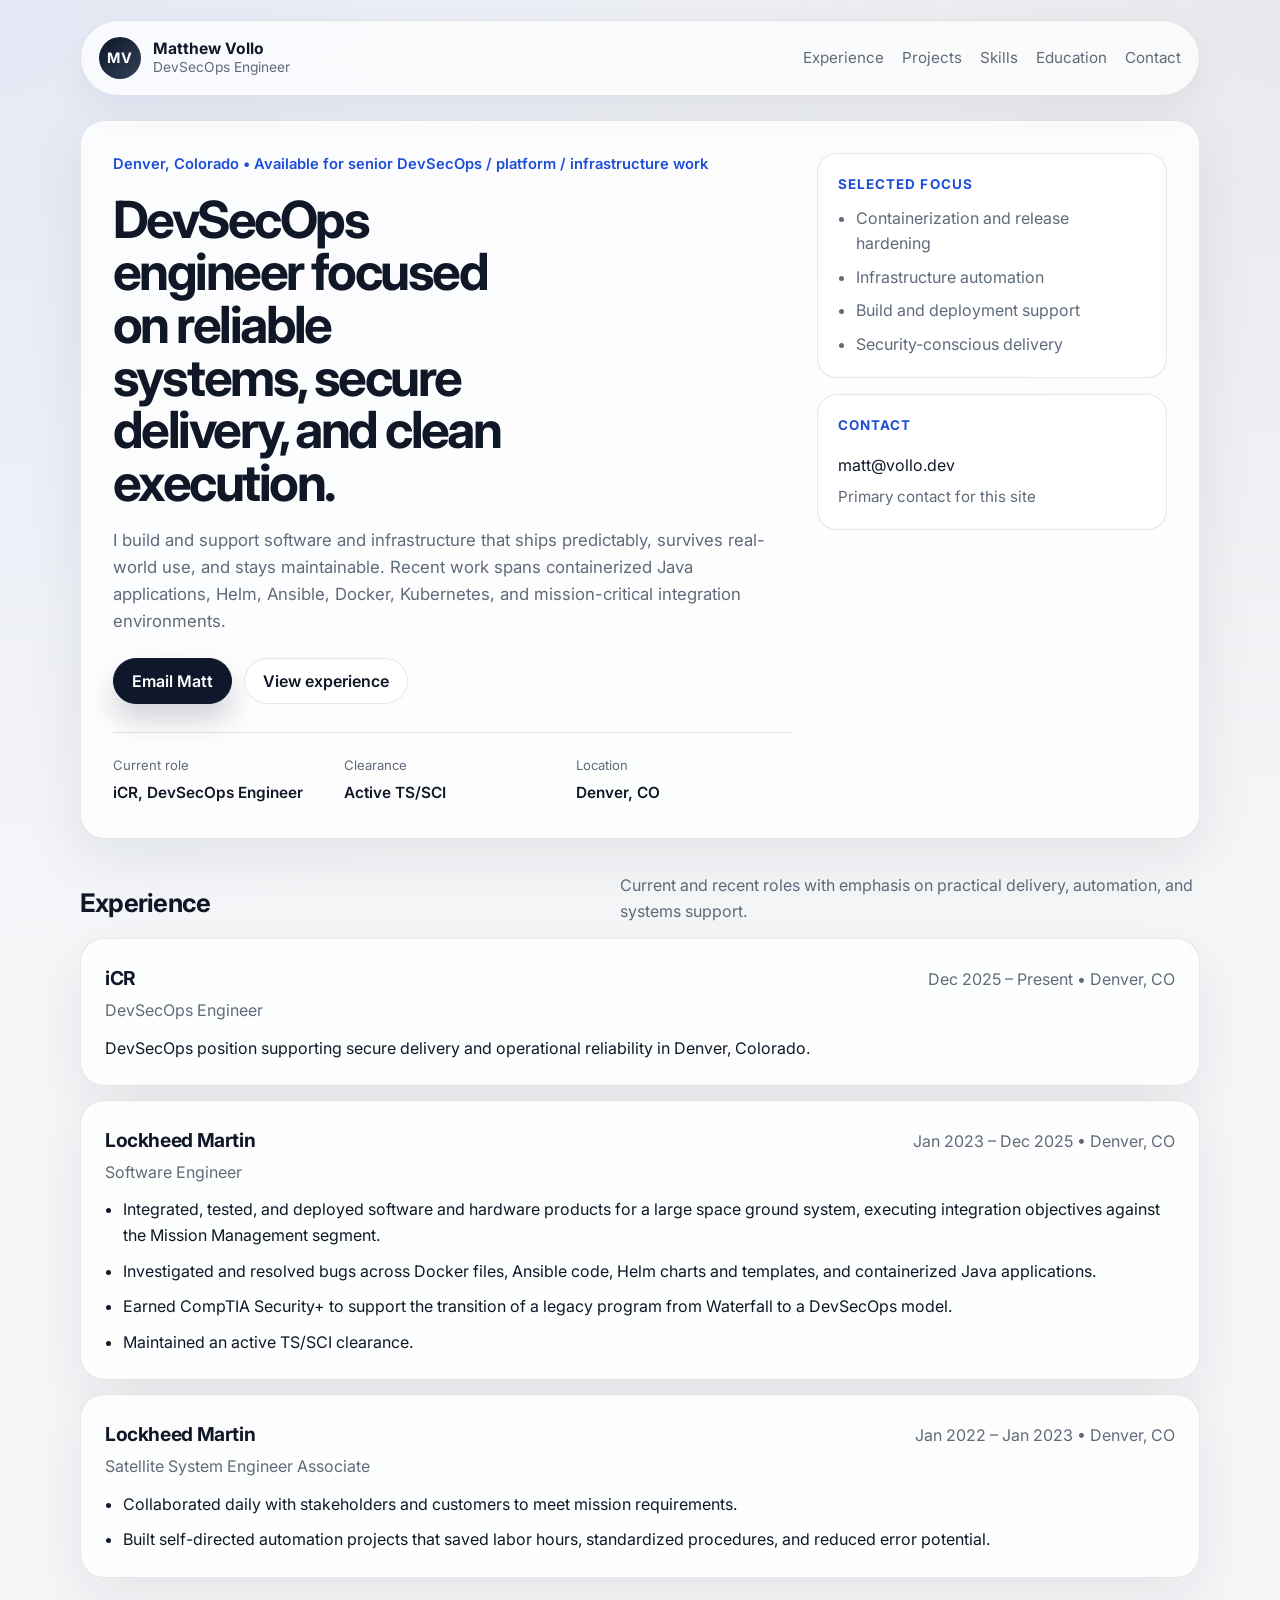
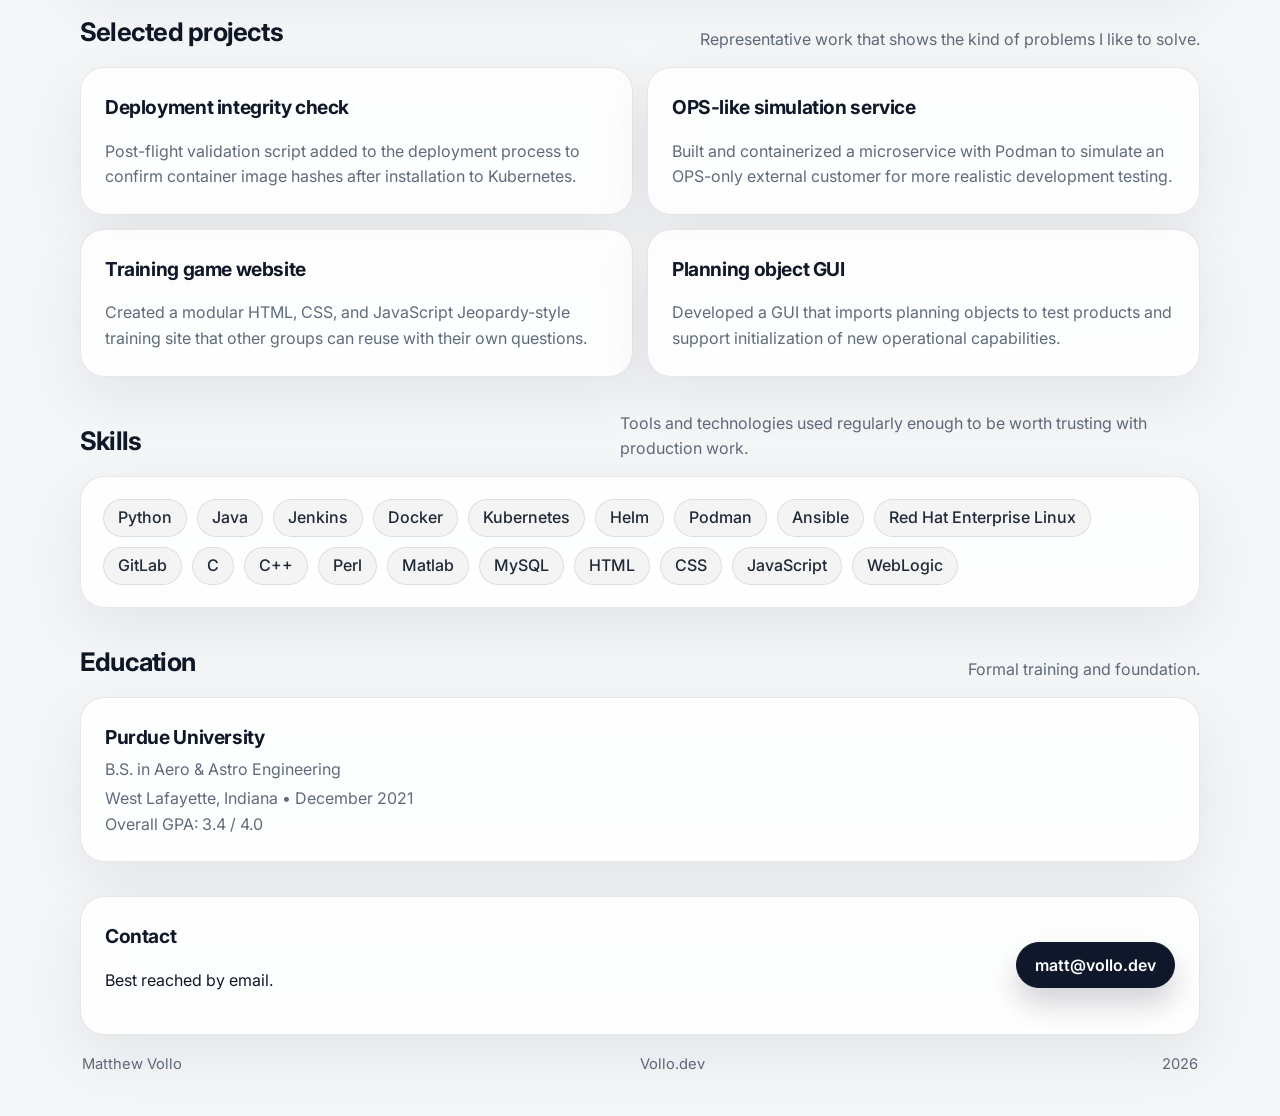
==== index.html @ 5d9c7b8c "Add first website files" ====
<!doctype html>
<html lang="en">
<head>
  <meta charset="utf-8" />
  <meta name="viewport" content="width=device-width, initial-scale=1" />
  <meta name="description" content="Matthew Vollo — DevSecOps engineer in Denver, CO." />
  <meta name="theme-color" content="#0f172a" />
  <title>Matthew Vollo | DevSecOps Engineer</title>
  <link rel="preconnect" href="https://fonts.googleapis.com">
  <link rel="preconnect" href="https://fonts.gstatic.com" crossorigin>
  <link href="https://fonts.googleapis.com/css2?family=Inter:wght@400;500;600;700;800&display=swap" rel="stylesheet">
  <link rel="stylesheet" href="styles.css" />
</head>
<body>
  <div class="page-shell">
    <header class="topbar">
      <a class="brand" href="#top" aria-label="Matthew Vollo home">
        <span class="brand-mark">MV</span>
        <span class="brand-text">
          <strong>Matthew Vollo</strong>
          <span>DevSecOps Engineer</span>
        </span>
      </a>

      <nav class="nav">
        <a href="#experience">Experience</a>
        <a href="#projects">Projects</a>
        <a href="#skills">Skills</a>
        <a href="#education">Education</a>
        <a href="#contact">Contact</a>
      </nav>
    </header>

    <main id="top">
      <section class="hero card">
        <div class="hero-copy">
          <p class="eyebrow">Denver, Colorado • Available for senior DevSecOps / platform / infrastructure work</p>
          <h1>DevSecOps engineer focused on reliable systems, secure delivery, and clean execution.</h1>
          <p class="lede">
            I build and support software and infrastructure that ships predictably, survives real-world use, and stays maintainable.
            Recent work spans containerized Java applications, Helm, Ansible, Docker, Kubernetes, and mission-critical integration environments.
          </p>

          <div class="hero-actions">
            <a class="button primary" href="mailto:matt@vollo.dev">Email Matt</a>
            <a class="button secondary" href="#experience">View experience</a>
          </div>

          <div class="hero-meta">
            <div>
              <span class="meta-label">Current role</span>
              <span class="meta-value">iCR, DevSecOps Engineer</span>
            </div>
            <div>
              <span class="meta-label">Clearance</span>
              <span class="meta-value">Active TS/SCI</span>
            </div>
            <div>
              <span class="meta-label">Location</span>
              <span class="meta-value">Denver, CO</span>
            </div>
          </div>
        </div>

        <aside class="hero-side">
          <div class="profile-card">
            <div class="profile-kicker">Selected focus</div>
            <ul>
              <li>Containerization and release hardening</li>
              <li>Infrastructure automation</li>
              <li>Build and deployment support</li>
              <li>Security-conscious delivery</li>
            </ul>
          </div>

          <div class="profile-card subtle">
            <div class="profile-kicker">Contact</div>
            <a href="mailto:matt@vollo.dev">matt@vollo.dev</a>
            <span class="muted">Primary contact for this site</span>
          </div>
        </aside>
      </section>

      <section id="experience" class="section">
        <div class="section-heading">
          <h2>Experience</h2>
          <p>Current and recent roles with emphasis on practical delivery, automation, and systems support.</p>
        </div>

        <article class="card timeline-item">
          <div class="timeline-head">
            <div>
              <h3>iCR</h3>
              <p class="role">DevSecOps Engineer</p>
            </div>
            <div class="timeline-date">Dec 2025 – Present • Denver, CO</div>
          </div>
          <p class="body-copy">
            DevSecOps position supporting secure delivery and operational reliability in Denver, Colorado.
          </p>
        </article>

        <article class="card timeline-item">
          <div class="timeline-head">
            <div>
              <h3>Lockheed Martin</h3>
              <p class="role">Software Engineer</p>
            </div>
            <div class="timeline-date">Jan 2023 – Dec 2025 • Denver, CO</div>
          </div>
          <ul class="bullets">
            <li>Integrated, tested, and deployed software and hardware products for a large space ground system, executing integration objectives against the Mission Management segment.</li>
            <li>Investigated and resolved bugs across Docker files, Ansible code, Helm charts and templates, and containerized Java applications.</li>
            <li>Earned CompTIA Security+ to support the transition of a legacy program from Waterfall to a DevSecOps model.</li>
            <li>Maintained an active TS/SCI clearance.</li>
          </ul>
        </article>

        <article class="card timeline-item">
          <div class="timeline-head">
            <div>
              <h3>Lockheed Martin</h3>
              <p class="role">Satellite System Engineer Associate</p>
            </div>
            <div class="timeline-date">Jan 2022 – Jan 2023 • Denver, CO</div>
          </div>
          <ul class="bullets">
            <li>Collaborated daily with stakeholders and customers to meet mission requirements.</li>
            <li>Built self-directed automation projects that saved labor hours, standardized procedures, and reduced error potential.</li>
          </ul>
        </article>
      </section>

      <section id="projects" class="section">
        <div class="section-heading">
          <h2>Selected projects</h2>
          <p>Representative work that shows the kind of problems I like to solve.</p>
        </div>

        <div class="grid two-up">
          <article class="card project-card">
            <h3>Deployment integrity check</h3>
            <p>Post-flight validation script added to the deployment process to confirm container image hashes after installation to Kubernetes.</p>
          </article>
          <article class="card project-card">
            <h3>OPS-like simulation service</h3>
            <p>Built and containerized a microservice with Podman to simulate an OPS-only external customer for more realistic development testing.</p>
          </article>
          <article class="card project-card">
            <h3>Training game website</h3>
            <p>Created a modular HTML, CSS, and JavaScript Jeopardy-style training site that other groups can reuse with their own questions.</p>
          </article>
          <article class="card project-card">
            <h3>Planning object GUI</h3>
            <p>Developed a GUI that imports planning objects to test products and support initialization of new operational capabilities.</p>
          </article>
        </div>
      </section>

      <section id="skills" class="section">
        <div class="section-heading">
          <h2>Skills</h2>
          <p>Tools and technologies used regularly enough to be worth trusting with production work.</p>
        </div>

        <div class="card skill-cloud">
          <span>Python</span>
          <span>Java</span>
          <span>Jenkins</span>
          <span>Docker</span>
          <span>Kubernetes</span>
          <span>Helm</span>
          <span>Podman</span>
          <span>Ansible</span>
          <span>Red Hat Enterprise Linux</span>
          <span>GitLab</span>
          <span>C</span>
          <span>C++</span>
          <span>Perl</span>
          <span>Matlab</span>
          <span>MySQL</span>
          <span>HTML</span>
          <span>CSS</span>
          <span>JavaScript</span>
          <span>WebLogic</span>
        </div>
      </section>

      <section id="education" class="section">
        <div class="section-heading">
          <h2>Education</h2>
          <p>Formal training and foundation.</p>
        </div>

        <article class="card education-card">
          <h3>Purdue University</h3>
          <p class="role">B.S. in Aero &amp; Astro Engineering</p>
          <p class="timeline-date">West Lafayette, Indiana • December 2021</p>
          <p class="body-copy">Overall GPA: 3.4 / 4.0</p>
        </article>
      </section>

      <section id="contact" class="section">
        <div class="card contact-card">
          <div>
            <h2>Contact</h2>
            <p>Best reached by email.</p>
          </div>
          <a class="button primary" href="mailto:matt@vollo.dev">matt@vollo.dev</a>
        </div>
      </section>
    </main>

    <footer class="footer">
      <span>Matthew Vollo</span>
      <span>Vollo.dev</span>
    </footer>
  </div>

  <script src="script.js"></script>
</body>
</html>
---- styles.css ----
* {
  box-sizing: border-box;
}

:root {
  --bg: #f5f6f8;
  --surface: rgba(255,255,255,0.82);
  --surface-solid: #ffffff;
  --text: #101828;
  --muted: #5f6b7a;
  --line: rgba(16,24,40,0.10);
  --accent: #0f172a;
  --accent-2: #1d4ed8;
  --shadow: 0 20px 60px rgba(15, 23, 42, 0.08);
  --radius: 24px;
}

html {
  scroll-behavior: smooth;
}

body {
  margin: 0;
  font-family: Inter, system-ui, -apple-system, BlinkMacSystemFont, "Segoe UI", sans-serif;
  color: var(--text);
  background:
    radial-gradient(circle at top left, rgba(29,78,216,0.08), transparent 32%),
    radial-gradient(circle at top right, rgba(15,23,42,0.06), transparent 30%),
    var(--bg);
  line-height: 1.6;
}

a {
  color: inherit;
  text-decoration: none;
}

.page-shell {
  width: min(1120px, calc(100% - 32px));
  margin: 0 auto;
  padding: 20px 0 40px;
}

.topbar {
  position: sticky;
  top: 16px;
  z-index: 10;
  display: flex;
  justify-content: space-between;
  align-items: center;
  gap: 20px;
  margin-bottom: 24px;
  padding: 16px 18px;
  border: 1px solid var(--line);
  border-radius: 999px;
  background: rgba(255,255,255,0.72);
  backdrop-filter: blur(18px);
  box-shadow: 0 10px 40px rgba(15,23,42,0.06);
}

.brand {
  display: inline-flex;
  align-items: center;
  gap: 12px;
}

.brand-mark {
  display: grid;
  place-items: center;
  width: 42px;
  height: 42px;
  border-radius: 50%;
  background: linear-gradient(135deg, var(--accent), #334155);
  color: white;
  font-weight: 700;
  letter-spacing: 0.08em;
  font-size: 0.9rem;
}

.brand-text {
  display: flex;
  flex-direction: column;
  line-height: 1.2;
}

.brand-text strong {
  font-size: 0.98rem;
}

.brand-text span {
  color: var(--muted);
  font-size: 0.86rem;
}

.nav {
  display: flex;
  flex-wrap: wrap;
  justify-content: flex-end;
  gap: 18px;
  color: var(--muted);
  font-size: 0.95rem;
}

.nav a:hover,
.nav a:focus-visible,
.brand:hover,
.brand:focus-visible {
  color: var(--text);
}

.card {
  border: 1px solid var(--line);
  background: var(--surface);
  backdrop-filter: blur(18px);
  box-shadow: var(--shadow);
  border-radius: var(--radius);
}

.hero {
  display: grid;
  grid-template-columns: 1.65fr 0.85fr;
  gap: 24px;
  padding: 32px;
  margin-bottom: 28px;
}

.eyebrow {
  margin: 0 0 16px;
  color: var(--accent-2);
  font-weight: 600;
  font-size: 0.92rem;
}

.hero h1 {
  margin: 0;
  font-size: clamp(2.3rem, 4vw, 4.25rem);
  line-height: 1.03;
  letter-spacing: -0.05em;
  max-width: 12ch;
}

.lede {
  max-width: 62ch;
  margin: 18px 0 0;
  font-size: 1.05rem;
  color: var(--muted);
}

.hero-actions {
  display: flex;
  flex-wrap: wrap;
  gap: 12px;
  margin-top: 24px;
}

.button {
  display: inline-flex;
  align-items: center;
  justify-content: center;
  min-height: 46px;
  padding: 0 18px;
  border-radius: 999px;
  border: 1px solid var(--line);
  font-weight: 600;
  transition: transform 140ms ease, box-shadow 140ms ease, border-color 140ms ease;
}

.button:hover,
.button:focus-visible {
  transform: translateY(-1px);
}

.button.primary {
  background: var(--accent);
  color: white;
  border-color: var(--accent);
  box-shadow: 0 16px 28px rgba(15,23,42,0.18);
}

.button.secondary {
  background: rgba(255,255,255,0.75);
}

.hero-meta {
  display: grid;
  grid-template-columns: repeat(3, minmax(0, 1fr));
  gap: 14px;
  margin-top: 28px;
  padding-top: 22px;
  border-top: 1px solid var(--line);
}

.meta-label {
  display: block;
  color: var(--muted);
  font-size: 0.82rem;
  margin-bottom: 4px;
}

.meta-value {
  font-weight: 600;
  font-size: 0.96rem;
}

.hero-side {
  display: grid;
  gap: 16px;
  align-content: start;
}

.profile-card {
  padding: 20px;
  border-radius: 20px;
  background: rgba(255,255,255,0.85);
  border: 1px solid var(--line);
}

.profile-card.subtle {
  display: grid;
  gap: 6px;
}

.profile-kicker {
  margin-bottom: 10px;
  font-size: 0.84rem;
  font-weight: 700;
  letter-spacing: 0.08em;
  text-transform: uppercase;
  color: var(--accent-2);
}

.profile-card ul {
  margin: 0;
  padding-left: 18px;
  color: var(--muted);
}

.profile-card li + li {
  margin-top: 8px;
}

.muted {
  color: var(--muted);
  font-size: 0.95rem;
}

.section {
  margin-top: 34px;
}

.section-heading {
  display: flex;
  justify-content: space-between;
  gap: 24px;
  align-items: end;
  margin: 0 0 14px;
}

.section-heading h2 {
  margin: 0;
  font-size: 1.6rem;
  letter-spacing: -0.03em;
}

.section-heading p {
  margin: 0;
  max-width: 58ch;
  color: var(--muted);
}

.timeline-item,
.project-card,
.education-card,
.contact-card {
  padding: 24px;
}

.timeline-item + .timeline-item {
  margin-top: 14px;
}

.timeline-head {
  display: flex;
  justify-content: space-between;
  gap: 16px;
  align-items: start;
  margin-bottom: 12px;
}

.timeline-head h3,
.project-card h3,
.education-card h3,
.contact-card h2 {
  margin: 0;
  font-size: 1.2rem;
  letter-spacing: -0.02em;
}

.role,
.timeline-date {
  color: var(--muted);
  margin: 4px 0 0;
}

.body-copy {
  margin: 0;
  color: var(--text);
}

.bullets {
  margin: 0;
  padding-left: 18px;
  color: var(--text);
}

.bullets li + li {
  margin-top: 10px;
}

.grid.two-up {
  display: grid;
  grid-template-columns: repeat(2, minmax(0, 1fr));
  gap: 14px;
}

.project-card p,
.education-card p {
  color: var(--muted);
  margin-bottom: 0;
}

.skill-cloud {
  display: flex;
  flex-wrap: wrap;
  gap: 10px;
  padding: 22px;
}

.skill-cloud span {
  display: inline-flex;
  align-items: center;
  min-height: 38px;
  padding: 0 14px;
  border-radius: 999px;
  background: rgba(15,23,42,0.04);
  border: 1px solid var(--line);
  font-weight: 500;
  color: #1f2937;
}

.contact-card {
  display: flex;
  justify-content: space-between;
  align-items: center;
  gap: 16px;
}

.footer {
  display: flex;
  justify-content: space-between;
  gap: 16px;
  padding: 18px 2px 0;
  color: var(--muted);
  font-size: 0.92rem;
}

@media (max-width: 920px) {
  .hero,
  .grid.two-up {
    grid-template-columns: 1fr;
  }

  .hero-meta {
    grid-template-columns: 1fr;
  }

  .section-heading,
  .timeline-head,
  .contact-card,
  .footer,
  .topbar {
    flex-direction: column;
    align-items: flex-start;
  }

  .nav {
    justify-content: flex-start;
  }
}

@media (max-width: 640px) {
  .page-shell {
    width: min(100% - 20px, 1120px);
  }

  .topbar {
    border-radius: 28px;
  }

  .hero,
  .timeline-item,
  .project-card,
  .education-card,
  .contact-card {
    padding: 20px;
  }

  .hero h1 {
    max-width: none;
  }
}

@media (prefers-reduced-motion: reduce) {
  html {
    scroll-behavior: auto;
  }

  .button {
    transition: none;
  }
}
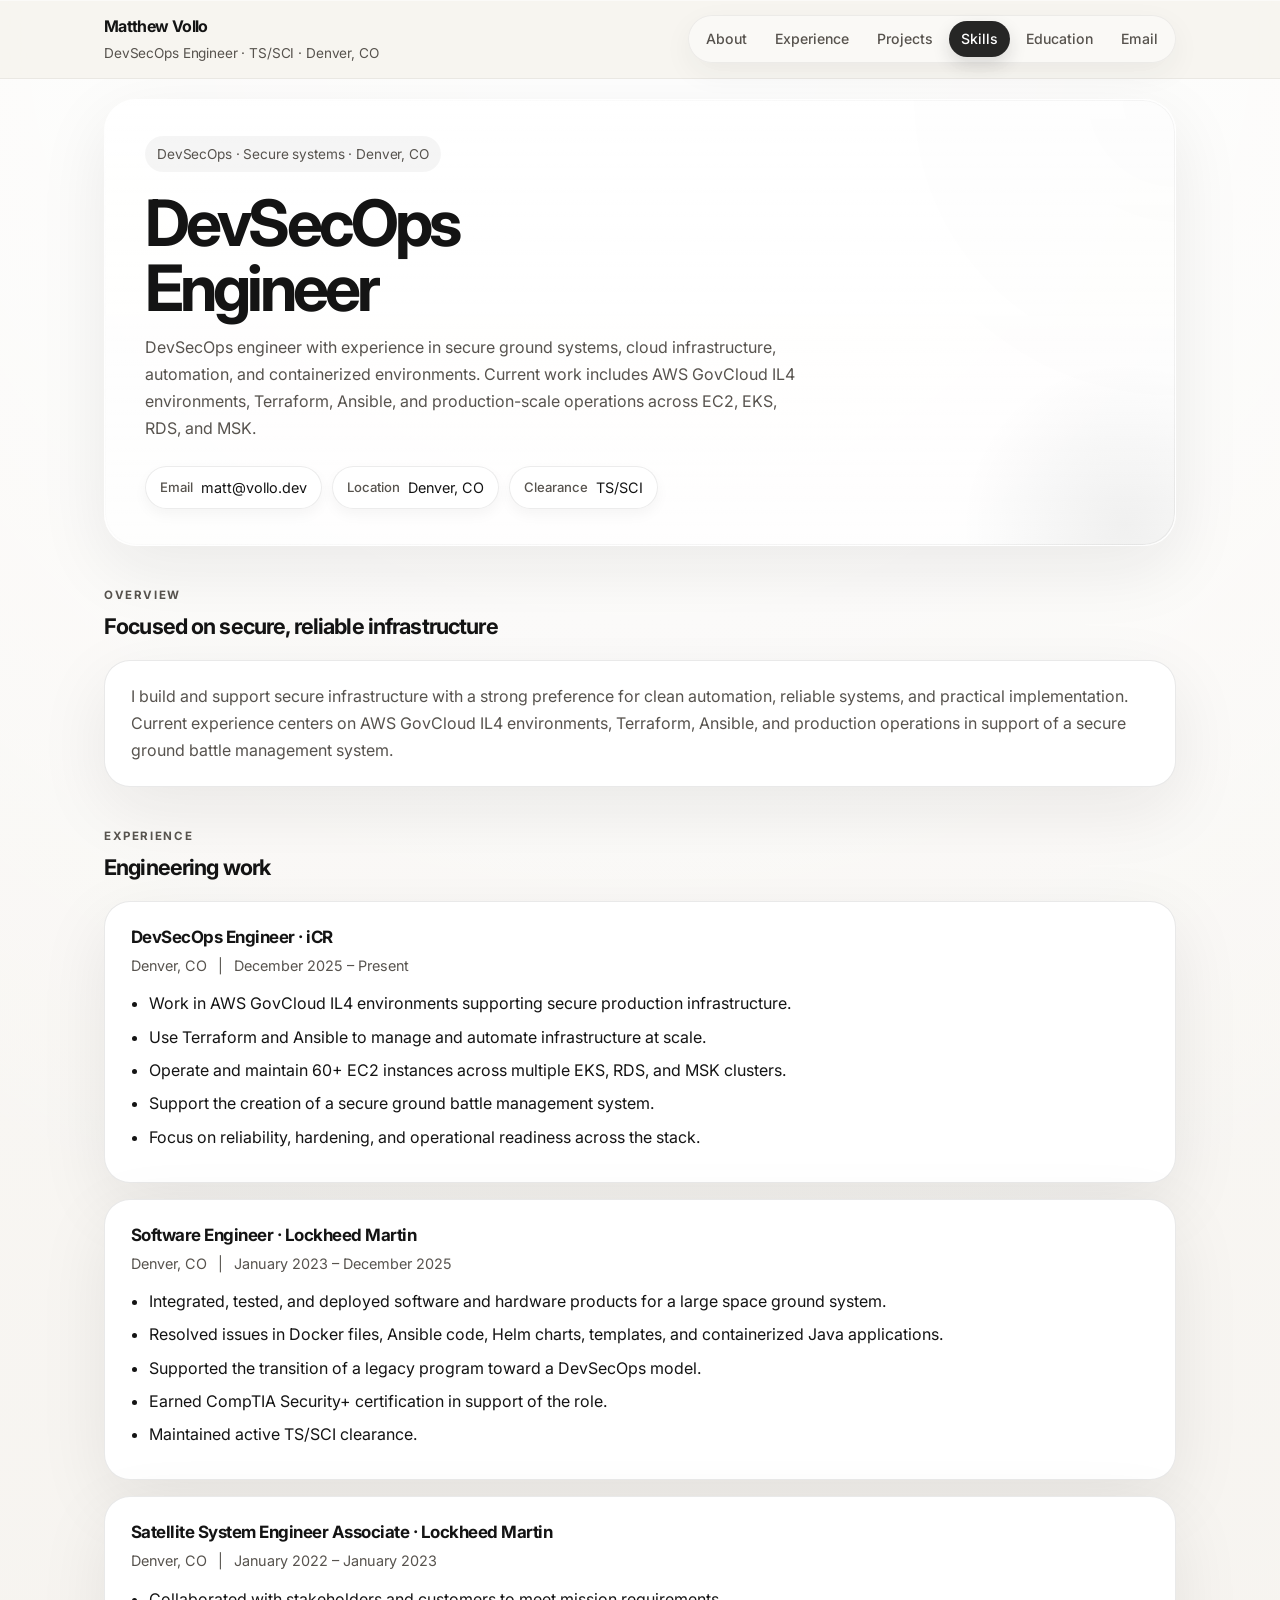
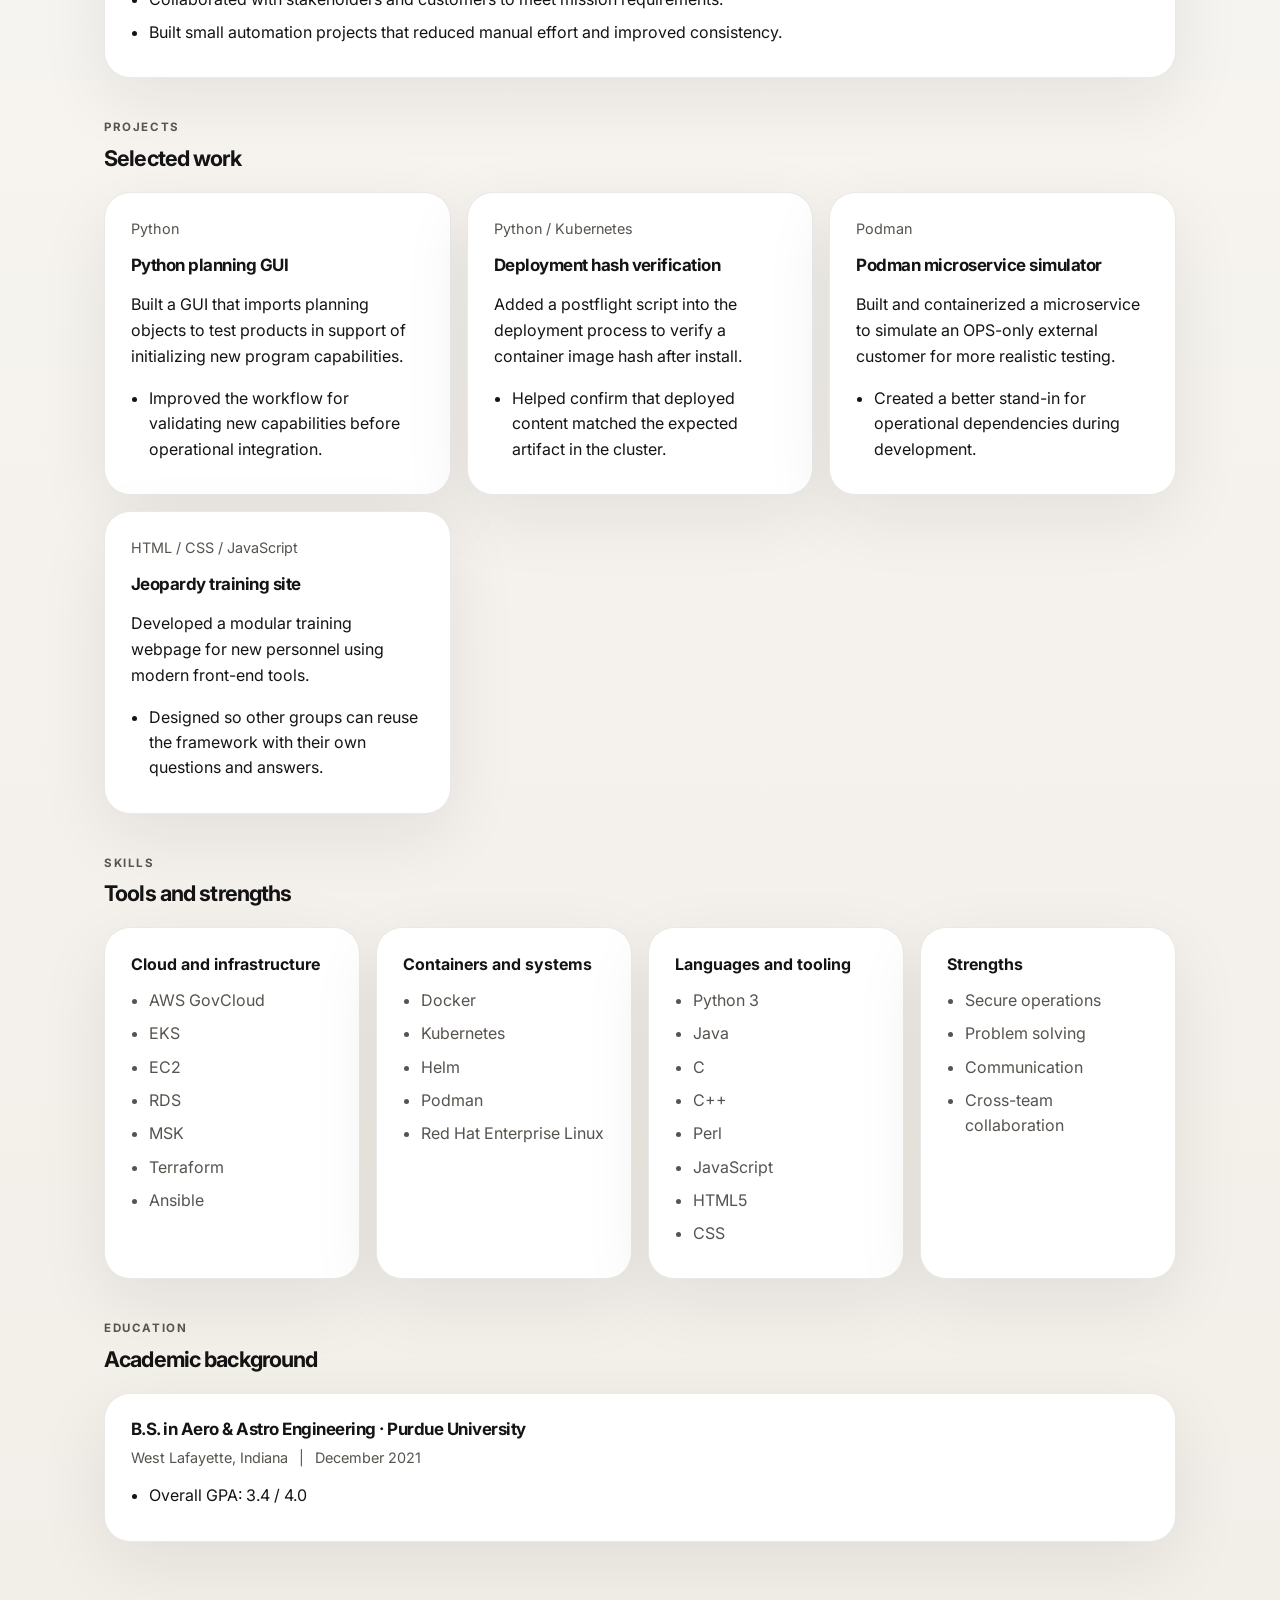
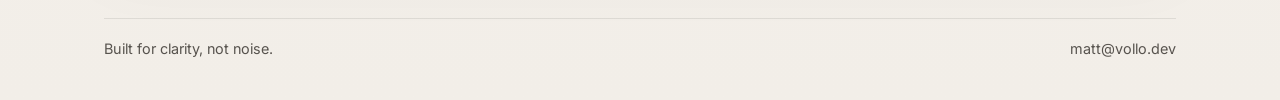
==== commit b53310e0: "Move to modular js" ====
--- a/index.html
+++ b/index.html
@@ -3,220 +3,69 @@
 <head>
   <meta charset="utf-8" />
   <meta name="viewport" content="width=device-width, initial-scale=1" />
-  <meta name="description" content="Matthew Vollo — DevSecOps engineer in Denver, CO." />
-  <meta name="theme-color" content="#0f172a" />
+  <meta name="description" content="Matthew Vollo — DevSecOps engineer focused on secure cloud infrastructure, automation, and distributed systems." />
+  <meta name="theme-color" content="#f6f3ee" />
+  <meta property="og:title" content="Matthew Vollo | DevSecOps Engineer" />
+  <meta property="og:description" content="DevSecOps engineer with experience in AWS GovCloud, Terraform, Ansible, and secure ground systems." />
+  <meta property="og:type" content="website" />
   <title>Matthew Vollo | DevSecOps Engineer</title>
-  <link rel="preconnect" href="https://fonts.googleapis.com">
-  <link rel="preconnect" href="https://fonts.gstatic.com" crossorigin>
-  <link href="https://fonts.googleapis.com/css2?family=Inter:wght@400;500;600;700;800&display=swap" rel="stylesheet">
-  <link rel="stylesheet" href="styles.css" />
+  <link rel="icon" type="image/png" sizes="32x32" href="assets/img/favicon-32x32.png" />
+  <link rel="icon" type="image/png" sizes="16x16" href="assets/img/favicon-16x16.png" />
+  <link rel="apple-touch-icon" sizes="180x180" href="assets/img/apple-touch-icon.png" />
+  <link rel="preconnect" href="https://fonts.googleapis.com" />
+  <link rel="preconnect" href="https://fonts.gstatic.com" crossorigin />
+  <link href="https://fonts.googleapis.com/css2?family=Inter:ital,opsz,wght@0,14..32,400;0,14..32,500;0,14..32,600;0,14..32,700;0,14..32,800&display=swap" rel="stylesheet" />
+  <link rel="stylesheet" href="assets/css/styles.css" />
+  <script defer src="data/site.js"></script>
+  <script defer src="data/education.js"></script>
+  <script defer src="data/experience.js"></script>
+  <script defer src="data/projects.js"></script>
+  <script defer src="data/skills.js"></script>
+  <script defer src="assets/js/main.js"></script>
 </head>
 <body>
-  <div class="page-shell">
-    <header class="topbar">
-      <a class="brand" href="#top" aria-label="Matthew Vollo home">
-        <span class="brand-mark">MV</span>
-        <span class="brand-text">
-          <strong>Matthew Vollo</strong>
-          <span>DevSecOps Engineer</span>
-        </span>
-      </a>
-
-      <nav class="nav">
-        <a href="#experience">Experience</a>
-        <a href="#projects">Projects</a>
-        <a href="#skills">Skills</a>
-        <a href="#education">Education</a>
-        <a href="#contact">Contact</a>
-      </nav>
-    </header>
-
-    <main id="top">
-      <section class="hero card">
-        <div class="hero-copy">
-          <p class="eyebrow">Denver, Colorado • Available for senior DevSecOps / platform / infrastructure work</p>
-          <h1>DevSecOps engineer focused on reliable systems, secure delivery, and clean execution.</h1>
-          <p class="lede">
-            I build and support software and infrastructure that ships predictably, survives real-world use, and stays maintainable.
-            Recent work spans containerized Java applications, Helm, Ansible, Docker, Kubernetes, and mission-critical integration environments.
-          </p>
-
-          <div class="hero-actions">
-            <a class="button primary" href="mailto:matt@vollo.dev">Email Matt</a>
-            <a class="button secondary" href="#experience">View experience</a>
-          </div>
-
-          <div class="hero-meta">
-            <div>
-              <span class="meta-label">Current role</span>
-              <span class="meta-value">iCR, DevSecOps Engineer</span>
-            </div>
-            <div>
-              <span class="meta-label">Clearance</span>
-              <span class="meta-value">Active TS/SCI</span>
-            </div>
-            <div>
-              <span class="meta-label">Location</span>
-              <span class="meta-value">Denver, CO</span>
-            </div>
-          </div>
+  <a class="skip-link" href="#content">Skip to content</a>
+  <div id="app">
+    <div id="header-slot"></div>
+    <div id="hero-slot"></div>
+    <main id="content" class="page-shell">
+      <section id="about" class="section card-anchor">
+        <div class="section-heading">
+          <p class="eyebrow">Overview</p>
+          <h2>Focused on secure, reliable infrastructure</h2>
         </div>
-
-        <aside class="hero-side">
-          <div class="profile-card">
-            <div class="profile-kicker">Selected focus</div>
-            <ul>
-              <li>Containerization and release hardening</li>
-              <li>Infrastructure automation</li>
-              <li>Build and deployment support</li>
-              <li>Security-conscious delivery</li>
-            </ul>
-          </div>
-
-          <div class="profile-card subtle">
-            <div class="profile-kicker">Contact</div>
-            <a href="mailto:matt@vollo.dev">matt@vollo.dev</a>
-            <span class="muted">Primary contact for this site</span>
-          </div>
-        </aside>
+        <div class="section-body"><p id="about-text"></p></div>
       </section>
-
-      <section id="experience" class="section">
+      <section id="experience" class="section card-anchor">
         <div class="section-heading">
-          <h2>Experience</h2>
-          <p>Current and recent roles with emphasis on practical delivery, automation, and systems support.</p>
+          <p class="eyebrow">Experience</p>
+          <h2>Engineering work</h2>
         </div>
-
-        <article class="card timeline-item">
-          <div class="timeline-head">
-            <div>
-              <h3>iCR</h3>
-              <p class="role">DevSecOps Engineer</p>
-            </div>
-            <div class="timeline-date">Dec 2025 – Present • Denver, CO</div>
-          </div>
-          <p class="body-copy">
-            DevSecOps position supporting secure delivery and operational reliability in Denver, Colorado.
-          </p>
-        </article>
-
-        <article class="card timeline-item">
-          <div class="timeline-head">
-            <div>
-              <h3>Lockheed Martin</h3>
-              <p class="role">Software Engineer</p>
-            </div>
-            <div class="timeline-date">Jan 2023 – Dec 2025 • Denver, CO</div>
-          </div>
-          <ul class="bullets">
-            <li>Integrated, tested, and deployed software and hardware products for a large space ground system, executing integration objectives against the Mission Management segment.</li>
-            <li>Investigated and resolved bugs across Docker files, Ansible code, Helm charts and templates, and containerized Java applications.</li>
-            <li>Earned CompTIA Security+ to support the transition of a legacy program from Waterfall to a DevSecOps model.</li>
-            <li>Maintained an active TS/SCI clearance.</li>
-          </ul>
-        </article>
-
-        <article class="card timeline-item">
-          <div class="timeline-head">
-            <div>
-              <h3>Lockheed Martin</h3>
-              <p class="role">Satellite System Engineer Associate</p>
-            </div>
-            <div class="timeline-date">Jan 2022 – Jan 2023 • Denver, CO</div>
-          </div>
-          <ul class="bullets">
-            <li>Collaborated daily with stakeholders and customers to meet mission requirements.</li>
-            <li>Built self-directed automation projects that saved labor hours, standardized procedures, and reduced error potential.</li>
-          </ul>
-        </article>
+        <div id="experience-list" class="stack"></div>
       </section>
-
-      <section id="projects" class="section">
+      <section id="projects" class="section card-anchor">
         <div class="section-heading">
-          <h2>Selected projects</h2>
-          <p>Representative work that shows the kind of problems I like to solve.</p>
+          <p class="eyebrow">Projects</p>
+          <h2>Selected work</h2>
         </div>
-
-        <div class="grid two-up">
-          <article class="card project-card">
-            <h3>Deployment integrity check</h3>
-            <p>Post-flight validation script added to the deployment process to confirm container image hashes after installation to Kubernetes.</p>
-          </article>
-          <article class="card project-card">
-            <h3>OPS-like simulation service</h3>
-            <p>Built and containerized a microservice with Podman to simulate an OPS-only external customer for more realistic development testing.</p>
-          </article>
-          <article class="card project-card">
-            <h3>Training game website</h3>
-            <p>Created a modular HTML, CSS, and JavaScript Jeopardy-style training site that other groups can reuse with their own questions.</p>
-          </article>
-          <article class="card project-card">
-            <h3>Planning object GUI</h3>
-            <p>Developed a GUI that imports planning objects to test products and support initialization of new operational capabilities.</p>
-          </article>
+        <div id="projects-grid" class="grid cards-grid"></div>
+      </section>
+      <section id="skills" class="section card-anchor">
+        <div class="section-heading">
+          <p class="eyebrow">Skills</p>
+          <h2>Tools and strengths</h2>
         </div>
+        <div id="skills-grid" class="grid skills-grid"></div>
       </section>
-
-      <section id="skills" class="section">
+      <section id="education" class="section card-anchor">
         <div class="section-heading">
-          <h2>Skills</h2>
-          <p>Tools and technologies used regularly enough to be worth trusting with production work.</p>
+          <p class="eyebrow">Education</p>
+          <h2>Academic background</h2>
         </div>
-
-        <div class="card skill-cloud">
-          <span>Python</span>
-          <span>Java</span>
-          <span>Jenkins</span>
-          <span>Docker</span>
-          <span>Kubernetes</span>
-          <span>Helm</span>
-          <span>Podman</span>
-          <span>Ansible</span>
-          <span>Red Hat Enterprise Linux</span>
-          <span>GitLab</span>
-          <span>C</span>
-          <span>C++</span>
-          <span>Perl</span>
-          <span>Matlab</span>
-          <span>MySQL</span>
-          <span>HTML</span>
-          <span>CSS</span>
-          <span>JavaScript</span>
-          <span>WebLogic</span>
-        </div>
-      </section>
-
-      <section id="education" class="section">
-        <div class="section-heading">
-          <h2>Education</h2>
-          <p>Formal training and foundation.</p>
-        </div>
-
-        <article class="card education-card">
-          <h3>Purdue University</h3>
-          <p class="role">B.S. in Aero &amp; Astro Engineering</p>
-          <p class="timeline-date">West Lafayette, Indiana • December 2021</p>
-          <p class="body-copy">Overall GPA: 3.4 / 4.0</p>
-        </article>
-      </section>
-
-      <section id="contact" class="section">
-        <div class="card contact-card">
-          <div>
-            <h2>Contact</h2>
-            <p>Best reached by email.</p>
-          </div>
-          <a class="button primary" href="mailto:matt@vollo.dev">matt@vollo.dev</a>
-        </div>
+        <div id="education-list" class="stack"></div>
       </section>
     </main>
-
-    <footer class="footer">
-      <span>Matthew Vollo</span>
-      <span>Vollo.dev</span>
-    </footer>
+    <div id="footer-slot"></div>
   </div>
-
-  <script src="script.js"></script>
 </body>
 </html>
--- a/assets/css/styles.css
+++ b/assets/css/styles.css
@@ -0,0 +1,445 @@
+/* ─── Design tokens ──────────────────────────────────────────────────────── */
+:root {
+  --bg:          #f6f3ee;
+  --panel-solid: #ffffff;
+  --text:        #141414;
+  --muted:       #57534e;
+  --line:        rgba(20, 20, 20, 0.09);
+  --shadow:      0 22px 70px rgba(20, 20, 20, 0.08);
+  --shadow-soft: 0 10px 30px rgba(20, 20, 20, 0.05);
+  --radius:      26px;
+  --nav-height:  64px; /* JS overwrites this after render */
+  --max-width:   1120px;
+}
+
+/* ─── Reset ──────────────────────────────────────────────────────────────── */
+*, *::before, *::after { box-sizing: border-box; }
+
+html {
+  /* scroll-padding-top is NOT set here — JS sets --nav-height and CSS uses it
+     via scroll-margin-top on each section. Using both scroll-padding and
+     scroll-margin causes double-offsetting on anchor clicks. */
+  scroll-behavior: smooth;
+  background: var(--bg);
+}
+
+body {
+  margin: 0;
+  font-family: "Inter", system-ui, -apple-system, BlinkMacSystemFont, "Segoe UI", sans-serif;
+  background:
+    radial-gradient(circle at top, rgba(255, 255, 255, 0.92), transparent 40%),
+    linear-gradient(180deg, #fbfaf8 0%, #f2eee8 100%);
+  color: var(--text);
+  line-height: 1.62;
+  text-rendering: optimizeLegibility;
+  -webkit-font-smoothing: antialiased;
+  -moz-osx-font-smoothing: grayscale;
+}
+
+a { color: inherit; text-decoration: none; }
+
+/* ─── Skip link ──────────────────────────────────────────────────────────── */
+.skip-link {
+  position: absolute;
+  left: -999px;
+  top: 12px;
+  z-index: 9999;
+  background: #111;
+  color: #fff;
+  padding: 10px 14px;
+  border-radius: 999px;
+}
+.skip-link:focus { left: 12px; }
+
+/* ─── Sticky nav ─────────────────────────────────────────────────────────── */
+/* Sticky lives on #header-slot (the wrapper), NOT on .site-header itself.
+   A sticky element can only stick within its parent's bounds. If the parent
+   is exactly the same height as the sticky child it immediately leaves the
+   container and stops sticking. The slot spans the rest of the document, so
+   the header has room to stick the whole way down. */
+#header-slot {
+  position: sticky;
+  top: 0;
+  z-index: 50;
+}
+
+.site-header {
+  backdrop-filter: blur(22px) saturate(180%);
+  -webkit-backdrop-filter: blur(22px) saturate(180%);
+  background: rgba(246, 243, 238, 0.84);
+  border-bottom: 1px solid rgba(20, 20, 20, 0.06);
+  box-shadow: 0 1px 0 rgba(255, 255, 255, 0.5) inset;
+}
+
+/* Height is driven by padding only — never by a CSS variable — so JS can
+   measure it freely without creating a read/write feedback loop. */
+.header-inner {
+  max-width: var(--max-width);
+  margin: 0 auto;
+  padding: 14px 24px;
+  display: flex;
+  justify-content: space-between;
+  align-items: center;
+  gap: 16px;
+}
+
+/* ─── Brand ──────────────────────────────────────────────────────────────── */
+.brand { display: grid; gap: 2px; flex-shrink: 0; }
+
+.brand h1 {
+  font-size: 1rem;
+  margin: 0;
+  letter-spacing: -0.04em;
+  font-weight: 700;
+  white-space: nowrap;
+}
+
+.brand p {
+  margin: 0;
+  color: var(--muted);
+  font-size: 0.85rem;
+  letter-spacing: -0.01em;
+  white-space: nowrap;
+}
+
+/* ─── Desktop nav pills ──────────────────────────────────────────────────── */
+.nav {
+  display: flex;
+  align-items: center;
+  gap: 4px;
+  padding: 5px;
+  border-radius: 999px;
+  background: rgba(255, 255, 255, 0.42);
+  border: 1px solid rgba(20, 20, 20, 0.06);
+  box-shadow: var(--shadow-soft);
+}
+
+.nav a {
+  color: var(--muted);
+  font-size: 0.88rem;
+  font-weight: 500;
+  padding: 7px 12px;
+  border-radius: 999px;
+  transition: background 0.18s ease, color 0.18s ease, transform 0.18s ease;
+  outline: none;
+  white-space: nowrap;
+}
+
+.nav a:hover {
+  background: rgba(20, 20, 20, 0.06);
+  color: var(--text);
+  transform: translateY(-1px);
+}
+
+.nav a:focus-visible {
+  box-shadow: 0 0 0 3px rgba(20, 20, 20, 0.12);
+  background: rgba(20, 20, 20, 0.06);
+  color: var(--text);
+}
+
+.nav a.active {
+  background: rgba(20, 20, 20, 0.92);
+  color: #fff;
+  box-shadow: 0 8px 18px rgba(20, 20, 20, 0.14);
+}
+
+/* ─── Hamburger (mobile only) ────────────────────────────────────────────── */
+.menu-toggle {
+  display: none;
+  align-items: center;
+  justify-content: center;
+  width: 38px;
+  height: 38px;
+  background: rgba(255, 255, 255, 0.56);
+  border: 1px solid rgba(20, 20, 20, 0.08);
+  border-radius: 10px;
+  cursor: pointer;
+  flex-shrink: 0;
+  transition: background 0.15s ease;
+}
+
+.menu-toggle:hover { background: rgba(20, 20, 20, 0.06); }
+
+.menu-toggle svg {
+  width: 18px;
+  height: 18px;
+  stroke: var(--text);
+  stroke-width: 2;
+  stroke-linecap: round;
+  fill: none;
+}
+
+.menu-toggle .icon-close { display: none; }
+.site-header.nav-open .menu-toggle .icon-open  { display: none; }
+.site-header.nav-open .menu-toggle .icon-close { display: block; }
+
+/* ─── Mobile nav drawer ──────────────────────────────────────────────────── */
+.nav-drawer {
+  display: none;
+  flex-direction: column;
+  padding: 10px 24px 16px;
+  gap: 4px;
+  border-top: 1px solid rgba(20, 20, 20, 0.06);
+}
+
+.nav-drawer a {
+  color: var(--muted);
+  font-size: 0.95rem;
+  font-weight: 500;
+  padding: 10px 14px;
+  border-radius: 14px;
+  transition: background 0.15s ease, color 0.15s ease;
+  outline: none;
+}
+
+.nav-drawer a:hover,
+.nav-drawer a:focus-visible {
+  background: rgba(20, 20, 20, 0.05);
+  color: var(--text);
+}
+
+.nav-drawer a.active {
+  background: rgba(20, 20, 20, 0.08);
+  color: var(--text);
+  font-weight: 600;
+}
+
+/* ─── Hero (outside sticky header, scrolls normally) ────────────────────── */
+.hero-section {
+  max-width: var(--max-width);
+  margin: 20px auto 0;
+  padding: 0 24px;
+}
+
+.hero-card {
+  position: relative;
+  overflow: hidden;
+  background:
+    linear-gradient(180deg, rgba(255,255,255,0.82), rgba(255,255,255,0.68)),
+    radial-gradient(circle at top right, rgba(20,20,20,0.04), transparent 30%);
+  border: 1px solid rgba(255, 255, 255, 0.72);
+  box-shadow: var(--shadow);
+  border-radius: 32px;
+  padding: 36px 40px;
+}
+
+.hero-card::before {
+  content: "";
+  position: absolute;
+  inset: 0;
+  border-radius: 32px;
+  padding: 1px;
+  background: linear-gradient(135deg, rgba(255,255,255,0.9), rgba(20,20,20,0.06));
+  -webkit-mask: linear-gradient(#fff 0 0) content-box, linear-gradient(#fff 0 0);
+  -webkit-mask-composite: xor;
+          mask-composite: exclude;
+  pointer-events: none;
+}
+
+.hero-card::after {
+  content: "";
+  position: absolute;
+  right: -120px;
+  bottom: -150px;
+  width: 340px;
+  height: 340px;
+  border-radius: 50%;
+  background: radial-gradient(circle, rgba(20,20,20,0.06), transparent 68%);
+  pointer-events: none;
+}
+
+.hero-kicker {
+  display: inline-flex;
+  gap: 10px;
+  align-items: center;
+  padding: 7px 12px;
+  border-radius: 999px;
+  background: rgba(20, 20, 20, 0.04);
+  color: var(--muted);
+  font-size: 0.85rem;
+  margin-bottom: 18px;
+  letter-spacing: -0.01em;
+}
+
+.hero-card h2 {
+  margin: 0 0 14px;
+  font-size: clamp(2rem, 5vw, 4.2rem);
+  line-height: 1.02;
+  letter-spacing: -0.06em;
+  max-width: 12ch;
+}
+
+.hero-card > p {
+  margin: 0;
+  max-width: 66ch;
+  color: var(--muted);
+  font-size: 1rem;
+  line-height: 1.68;
+}
+
+.hero-meta {
+  margin-top: 24px;
+  display: flex;
+  flex-wrap: wrap;
+  gap: 10px;
+}
+
+.pill {
+  display: inline-flex;
+  align-items: center;
+  gap: 8px;
+  padding: 9px 14px;
+  border-radius: 999px;
+  background: rgba(255, 255, 255, 0.72);
+  border: 1px solid rgba(20, 20, 20, 0.08);
+  color: var(--text);
+  font-size: 0.9rem;
+  box-shadow: 0 6px 14px rgba(20, 20, 20, 0.04);
+}
+
+.pill span {
+  color: var(--muted);
+  font-weight: 500;
+  font-size: 0.82rem;
+}
+
+/* ─── Page shell ─────────────────────────────────────────────────────────── */
+.page-shell {
+  max-width: var(--max-width);
+  margin: 0 auto;
+  padding: 0 24px 60px;
+}
+
+/* ─── Sections ───────────────────────────────────────────────────────────── */
+.section { margin-top: 32px; padding-top: 8px; }
+
+/* scroll-margin-top is the single mechanism for anchor offset.
+   It equals navH + 24px gap. JS keeps --nav-height accurate.
+   No scroll-padding-top anywhere — using both causes double-offset. */
+.card-anchor {
+  scroll-margin-top: calc(var(--nav-height) + 24px);
+}
+
+.section-heading {
+  display: flex;
+  flex-direction: column;
+  gap: 4px;
+  margin-bottom: 16px;
+}
+
+.section-heading h2 {
+  margin: 0;
+  font-size: 1.35rem;
+  letter-spacing: -0.04em;
+}
+
+.eyebrow {
+  margin: 0;
+  text-transform: uppercase;
+  letter-spacing: 0.14em;
+  font-size: 0.72rem;
+  color: var(--muted);
+  font-weight: 700;
+}
+
+.section-body {
+  background: var(--panel-solid);
+  border: 1px solid var(--line);
+  border-radius: var(--radius);
+  box-shadow: var(--shadow);
+  padding: 22px 26px;
+}
+
+.section-body p {
+  margin: 0;
+  color: var(--muted);
+  line-height: 1.7;
+}
+
+/* ─── Cards / Jobs / Education ───────────────────────────────────────────── */
+.stack { display: grid; gap: 16px; }
+
+.card, .job, .education-item {
+  background: var(--panel-solid);
+  border: 1px solid var(--line);
+  border-radius: var(--radius);
+  box-shadow: var(--shadow);
+  padding: 24px 26px;
+}
+
+.card h3, .job h3, .education-item h3 {
+  margin: 0 0 6px;
+  font-size: 1.06rem;
+  letter-spacing: -0.03em;
+  line-height: 1.3;
+}
+
+.meta { margin: 0 0 14px; color: var(--muted); font-size: 0.9rem; }
+
+.card ul, .job ul, .education-item ul {
+  margin: 0;
+  padding-left: 18px;
+  color: var(--text);
+}
+
+.card li, .job li, .education-item li {
+  margin: 8px 0;
+  line-height: 1.58;
+}
+
+/* ─── Grids ──────────────────────────────────────────────────────────────── */
+.grid { display: grid; gap: 16px; }
+.cards-grid  { grid-template-columns: repeat(auto-fit, minmax(260px, 1fr)); }
+.skills-grid { grid-template-columns: repeat(auto-fit, minmax(220px, 1fr)); }
+
+.skill-card strong { display: block; margin-bottom: 10px; font-size: 1rem; }
+.skill-card ul { margin: 0; padding-left: 18px; color: var(--muted); }
+
+/* ─── Footer ─────────────────────────────────────────────────────────────── */
+.site-footer {
+  max-width: var(--max-width);
+  margin: 16px auto 0;
+  padding: 0 24px 40px;
+}
+
+.footer-card {
+  border-top: 1px solid var(--line);
+  color: var(--muted);
+  padding-top: 18px;
+  font-size: 0.9rem;
+  display: flex;
+  justify-content: space-between;
+  gap: 16px;
+  flex-wrap: wrap;
+}
+
+.footer-card a:hover { color: var(--text); }
+
+/* ─── Mobile ─────────────────────────────────────────────────────────────── */
+@media (max-width: 720px) {
+  .nav { display: none; }
+  .menu-toggle { display: flex; }
+  .site-header.nav-open .nav-drawer { display: flex; }
+
+  .hero-card { padding: 24px 22px; border-radius: 24px; }
+  .hero-card h2 { font-size: clamp(1.9rem, 8vw, 2.8rem); }
+  .hero-kicker { font-size: 0.8rem; }
+  .hero-meta { gap: 8px; }
+  .pill { font-size: 0.85rem; padding: 8px 12px; }
+
+  .cards-grid, .skills-grid { grid-template-columns: 1fr; }
+
+  .page-shell { padding: 0 16px 48px; }
+  .hero-section { padding: 0 16px; }
+  .site-footer { padding: 0 16px 32px; }
+  .section { margin-top: 24px; }
+  .card, .job, .education-item { padding: 18px 20px; }
+}
+
+@media (max-width: 480px) {
+  .brand p { display: none; }
+}
+
+@media (prefers-reduced-motion: reduce) {
+  .nav a, .nav-drawer a { transition: none; transform: none; }
+}
